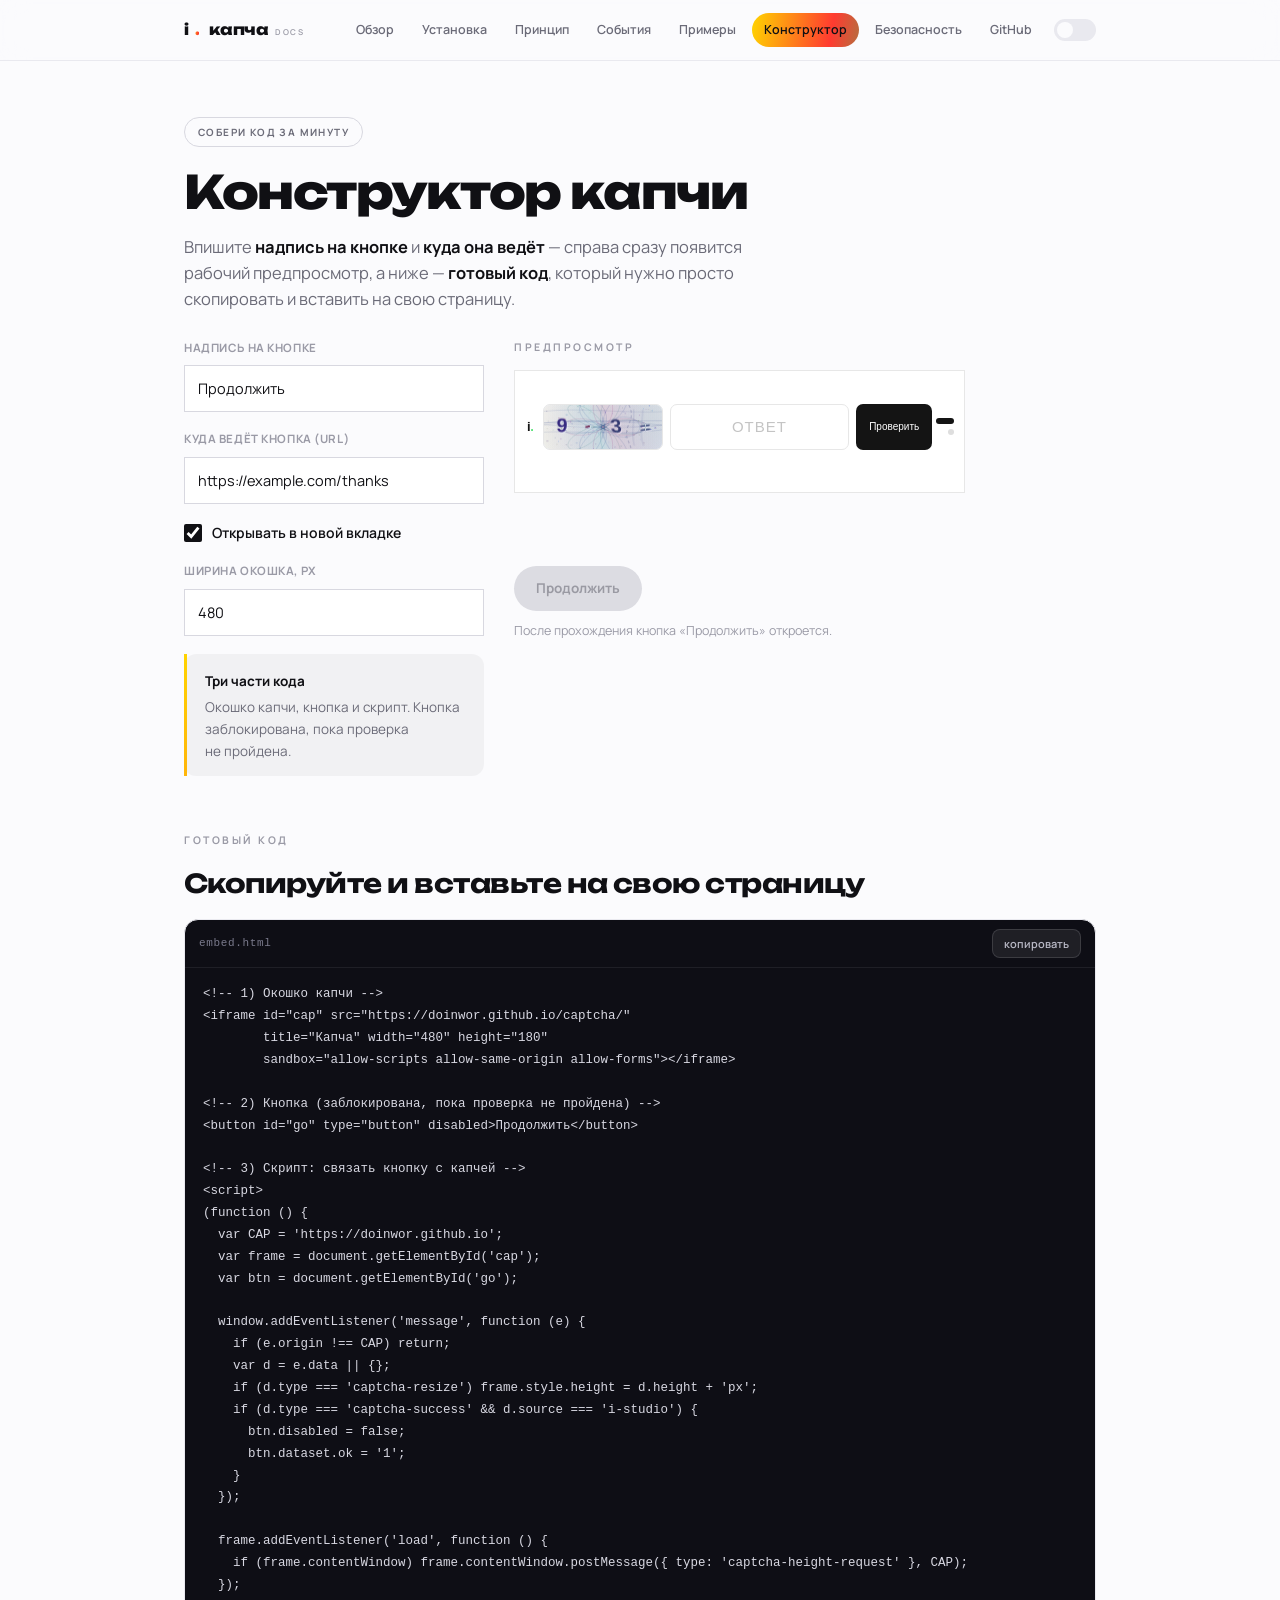
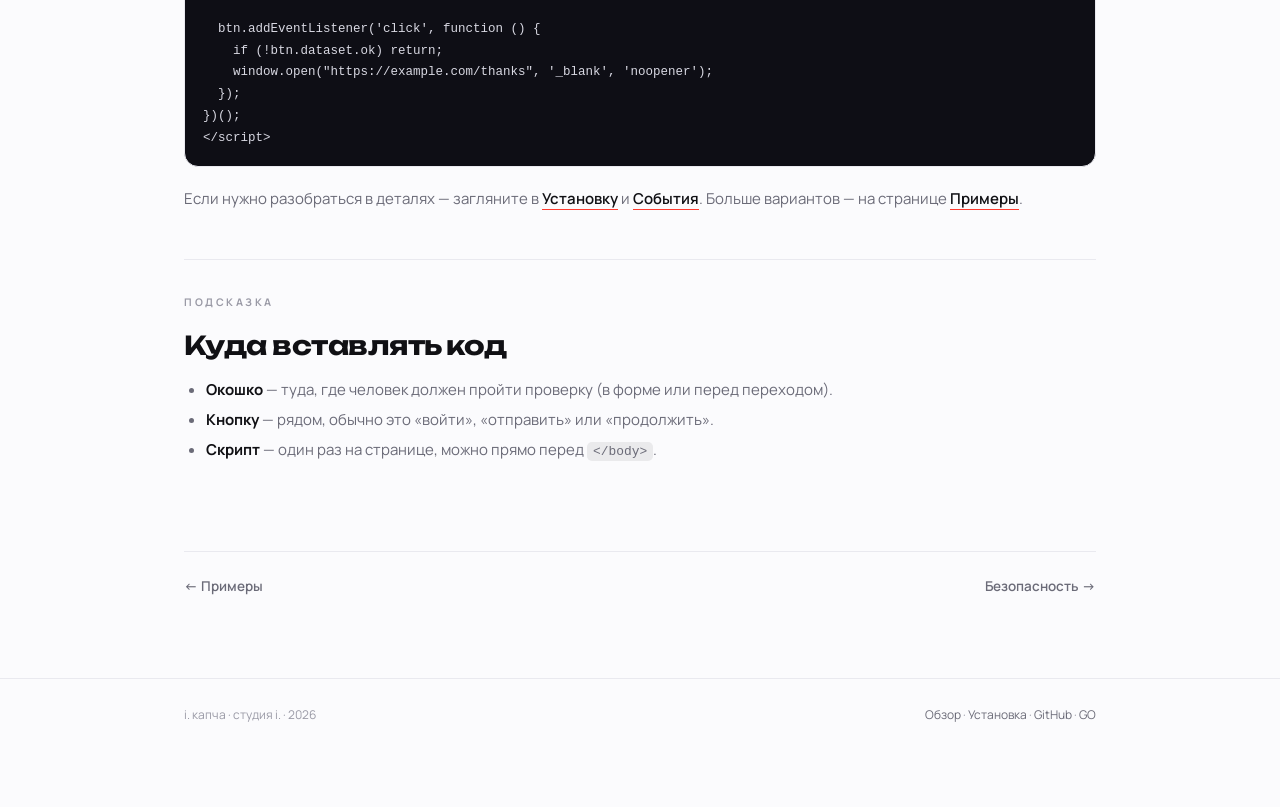
==== builder.html @ 79539c72 "Add Конструктор (builder.html): button label + target URL -> live preview + ready embed code; wire i" ====
<!DOCTYPE html>
<html lang="ru">
<head>
  <meta charset="UTF-8">
  <meta name="viewport" content="width=device-width, initial-scale=1.0">
  <title>Конструктор — і. капча</title>
  <meta name="description" content="Соберите код капчи: впишите надпись на кнопке и адрес, куда она ведёт, — и получите готовый код для вставки на сайт.">
  <script>try{var t=localStorage.getItem('cap-theme');if(t==='dark')document.documentElement.setAttribute('data-theme','dark');}catch(e){}</script>
  <link rel="preconnect" href="https://fonts.googleapis.com">
  <link rel="preconnect" href="https://fonts.gstatic.com" crossorigin>
  <link href="https://fonts.googleapis.com/css2?family=Manrope:wght@400;500;600;700;800&family=Unbounded:wght@500;700;800;900&display=swap" rel="stylesheet">
  <link rel="stylesheet" href="site.css">
</head>
<body>
  <header class="nav">
    <div class="nav__inner">
      <a class="brand" href="official.html">і<span class="tri-text">.</span>&nbsp;капча<span class="tag">docs</span></a>
      <nav class="nav__links">
        <a href="official.html">Обзор</a>
        <a href="install.html">Установка</a>
        <a href="how.html">Принцип</a>
        <a href="events.html">События</a>
        <a href="examples.html">Примеры</a>
        <a href="builder.html">Конструктор</a>
        <a href="security.html">Безопасность</a>
        <a class="nav__gh" href="https://github.com/Doinwor/captcha" target="_blank" rel="noopener">GitHub</a>
        <button class="theme-toggle" id="themeToggle" aria-label="Переключить тему"><span class="theme-toggle__knob"></span></button>
      </nav>
    </div>
  </header>

  <main>
    <div class="wrap">
      <span class="badge">собери код за минуту</span>
      <h1>Конструктор капчи</h1>
      <p class="lead">
        Впишите <strong>надпись на кнопке</strong> и&nbsp;<strong>куда она ведёт</strong> — справа сразу
        появится рабочий предпросмотр, а&nbsp;ниже&nbsp;— <strong>готовый код</strong>, который нужно просто
        скопировать и&nbsp;вставить на&nbsp;свою страницу.
      </p>

      <div class="builder">
        <div class="builder__form">
          <div class="field">
            <span>Надпись на кнопке</span>
            <input id="bText" type="text" value="Продолжить" autocomplete="off">
          </div>

          <div class="field">
            <span>Куда ведёт кнопка (URL)</span>
            <input id="bUrl" type="text" value="https://example.com/thanks" autocomplete="off" spellcheck="false">
          </div>

          <div class="field field--check">
            <input id="bNew" type="checkbox" checked>
            <span>Открывать в новой вкладке</span>
          </div>

          <div class="field">
            <span>Ширина окошка, px</span>
            <input id="bWidth" type="number" min="260" max="760" step="10" value="480">
          </div>

          <div class="callout">
            <b>Три части кода</b>
            <p>Окошко капчи, кнопка и&nbsp;скрипт. Кнопка заблокирована, пока проверка не&nbsp;пройдена.</p>
          </div>
        </div>

        <div class="builder__preview">
          <div class="eyebrow">Предпросмотр</div>
          <iframe id="pv" class="preview__frame" scrolling="no"
                  src="https://doinwor.github.io/captcha/"
                  title="Предпросмотр капчи"
                  sandbox="allow-scripts allow-same-origin allow-forms"></iframe>
          <div class="preview__row">
            <button id="pvBtn" class="btn btn--tri" type="button" disabled>Продолжить</button>
          </div>
          <p class="preview__cap" id="pvNote">После прохождения проверки кнопка откроется.</p>
        </div>
      </div>

      <section>
        <div class="eyebrow">Готовый код</div>
        <h2>Скопируйте и вставьте на свою страницу</h2>
        <div class="codeblock">
          <div class="codeblock__bar">
            <span class="codeblock__label">embed.html</span>
            <button class="copy-btn" type="button">копировать</button>
          </div>
          <pre><code id="out"></code></pre>
        </div>
        <p>Если нужно разобраться в&nbsp;деталях — загляните в&nbsp;<a class="link" href="install.html">Установку</a>
          и&nbsp;<a class="link" href="events.html">События</a>. Больше вариантов — на&nbsp;странице
          <a class="link" href="examples.html">Примеры</a>.</p>
      </section>

      <section>
        <div class="eyebrow">Подсказка</div>
        <h2>Куда вставлять код</h2>
        <ul class="plain">
          <li><strong>Окошко</strong> — туда, где человек должен пройти проверку (в&nbsp;форме или перед переходом).</li>
          <li><strong>Кнопку</strong> — рядом, обычно это «войти», «отправить» или «продолжить».</li>
          <li><strong>Скрипт</strong> — один раз на&nbsp;странице, можно прямо перед <code>&lt;/body&gt;</code>.</li>
        </ul>
      </section>

      <nav class="pager">
        <a href="examples.html">← Примеры</a>
        <a class="next" href="security.html">Безопасность →</a>
      </nav>
    </div>
  </main>

  <footer class="site">
    <div class="wrap">
      <span>і.&nbsp;капча · студия і. · 2026</span>
      <span>
        <a href="official.html">Обзор</a> ·
        <a href="install.html">Установка</a> ·
        <a href="https://github.com/Doinwor/captcha" target="_blank" rel="noopener">GitHub</a> ·
        <a href="https://doinwor.github.io/go-ecosystem/" target="_blank" rel="noopener">GO</a>
      </span>
    </div>
  </footer>

  <script src="site.js"></script>
  <script>
  (function () {
    var CAP = 'https://doinwor.github.io';
    var t    = document.getElementById('bText');
    var u    = document.getElementById('bUrl');
    var nw   = document.getElementById('bNew');
    var w    = document.getElementById('bWidth');
    var pv   = document.getElementById('pv');
    var pvb  = document.getElementById('pvBtn');
    var note = document.getElementById('pvNote');
    var out  = document.getElementById('out');

    function esc(s) {
      return String(s).replace(/&/g, '&amp;').replace(/</g, '&lt;').replace(/>/g, '&gt;');
    }
    function label() { return t.value || 'Продолжить'; }
    function target() { return u.value || 'https://example.com/thanks'; }

    function build() {
      var text  = label();
      var url   = target();
      var width = Math.max(260, Math.min(760, parseInt(w.value, 10) || 480));
      var urlJs = JSON.stringify(url);
      var nav   = nw.checked
        ? "window.open(" + urlJs + ", '_blank', 'noopener');"
        : "window.location.href = " + urlJs + ";";

      var L = [];
      L.push('<!-- 1) Окошко капчи -->');
      L.push('<iframe id="cap" src="https://doinwor.github.io/captcha/"');
      L.push('        title="Капча" width="' + width + '" height="180"');
      L.push('        sandbox="allow-scripts allow-same-origin allow-forms"></iframe>');
      L.push('');
      L.push('<!-- 2) Кнопка (заблокирована, пока проверка не пройдена) -->');
      L.push('<button id="go" type="button" disabled>' + esc(text) + '</button>');
      L.push('');
      L.push('<!-- 3) Скрипт: связать кнопку с капчей -->');
      L.push('<script>');
      L.push('(function () {');
      L.push("  var CAP = 'https://doinwor.github.io';");
      L.push("  var frame = document.getElementById('cap');");
      L.push("  var btn = document.getElementById('go');");
      L.push('');
      L.push("  window.addEventListener('message', function (e) {");
      L.push('    if (e.origin !== CAP) return;');
      L.push('    var d = e.data || {};');
      L.push("    if (d.type === 'captcha-resize') frame.style.height = d.height + 'px';");
      L.push("    if (d.type === 'captcha-success' && d.source === 'i-studio') {");
      L.push('      btn.disabled = false;');
      L.push("      btn.dataset.ok = '1';");
      L.push('    }');
      L.push('  });');
      L.push('');
      L.push("  frame.addEventListener('load', function () {");
      L.push("    if (frame.contentWindow) frame.contentWindow.postMessage({ type: 'captcha-height-request' }, CAP);");
      L.push('  });');
      L.push('');
      L.push("  btn.addEventListener('click', function () {");
      L.push("    if (!btn.dataset.ok) return;");
      L.push('    ' + nav);
      L.push('  });');
      L.push('})();');
      L.push('<\/script>');

      out.textContent = L.join('\n');

      pvb.textContent = text;
      pv.style.width = width + 'px';
      note.textContent = 'После прохождения кнопка «' + text + '» откроется.';
    }

    window.addEventListener('message', function (e) {
      if (e.origin !== CAP) return;
      var d = e.data || {};
      if (d.type === 'captcha-resize') pv.style.height = d.height + 'px';
      if (d.type === 'captcha-success' && d.source === 'i-studio') {
        pvb.disabled = false;
        pvb.dataset.ok = '1';
      }
    });
    pv.addEventListener('load', function () {
      if (pv.contentWindow) pv.contentWindow.postMessage({ type: 'captcha-height-request' }, CAP);
    });
    pvb.addEventListener('click', function () {
      if (!pvb.dataset.ok) return;
      note.textContent = 'Кнопка активна → откроется ' + target();
    });

    [t, u, nw, w].forEach(function (el) {
      el.addEventListener('input', build);
      el.addEventListener('change', build);
    });
    build();
  })();
  </script>
</body>
</html>
---- site.css ----
/* і. капча — официальный сайт. Общие стили. */

* { margin: 0; padding: 0; box-sizing: border-box; }

:root {
  --bg: #fbfbfd;
  --panel: #ffffff;
  --ink: #101014;
  --muted: #6b6b78;
  --dim: #9a9aa6;
  --line: #e9e9ef;
  --line-strong: #d8d8e0;
  --code-bg: #0e0e15;
  --code-ink: #d8d8e2;
  --tri1: #ffd400;
  --tri2: #ff3b30;
  --tri3: #34c759;
  --tri: linear-gradient(100deg, var(--tri1), var(--tri2), var(--tri3), var(--tri1));
  --ease: cubic-bezier(0.22, 1, 0.36, 1);
  --font: 'Manrope', -apple-system, BlinkMacSystemFont, 'Segoe UI', Roboto, Arial, sans-serif;
  --display: 'Unbounded', var(--font);
  --mono: ui-monospace, 'SF Mono', 'JetBrains Mono', Consolas, 'Liberation Mono', monospace;
}

[data-theme="dark"] {
  --bg: #08080d;
  --panel: #111119;
  --ink: #f1efe9;
  --muted: #9a9aa6;
  --dim: #6a6a76;
  --line: #21212b;
  --line-strong: #303040;
  --code-bg: #05050a;
  --code-ink: #d8d8e2;
}

html { scroll-behavior: smooth; -webkit-font-smoothing: antialiased; -moz-osx-font-smoothing: grayscale; }

body {
  font-family: var(--font);
  background: var(--bg);
  color: var(--ink);
  line-height: 1.6;
  transition: background 0.3s, color 0.3s;
}

a { color: inherit; }

::selection { background: var(--tri1); color: #101014; }

@keyframes triShimmer {
  0% { background-position: 0% 50%; }
  100% { background-position: 200% 50%; }
}

.tri-text {
  background: var(--tri);
  background-size: 220% 220%;
  -webkit-background-clip: text;
  background-clip: text;
  -webkit-text-fill-color: transparent;
  animation: triShimmer 7s linear infinite;
}

/* ── top navigation ── */
.nav {
  position: sticky;
  top: 0;
  z-index: 40;
  backdrop-filter: saturate(180%) blur(14px);
  background: color-mix(in srgb, var(--bg) 82%, transparent);
  border-bottom: 1px solid var(--line);
}

.nav__inner {
  max-width: 960px;
  margin: 0 auto;
  padding: 13px 24px;
  display: flex;
  align-items: center;
  gap: 18px;
}

.brand {
  font-family: var(--display);
  font-weight: 800;
  font-size: 15px;
  letter-spacing: -0.02em;
  text-decoration: none;
  white-space: nowrap;
  display: flex;
  align-items: baseline;
  gap: 6px;
}

.brand .tag {
  font-family: var(--font);
  font-weight: 600;
  font-size: 8px;
  letter-spacing: 0.24em;
  text-transform: uppercase;
  color: var(--dim);
  display: none;
}

@media (min-width: 520px) { .brand .tag { display: inline; } }

.nav__links { display: flex; gap: 4px; margin-left: auto; align-items: center; }

.nav__links a {
  font-size: 12.5px;
  font-weight: 600;
  color: var(--muted);
  text-decoration: none;
  padding: 7px 12px;
  border-radius: 100px;
  transition: color 0.2s, background 0.2s;
}

.nav__links a:hover { color: var(--ink); background: color-mix(in srgb, var(--ink) 6%, transparent); }

.nav__links a.active {
  color: #101014;
  background: var(--tri);
  background-size: 220% 220%;
  animation: triShimmer 7s linear infinite;
}

.nav__gh { color: var(--muted); }

@media (max-width: 700px) { .nav__links a:not(.active):not(.nav__gh) { display: none; } }

.theme-toggle {
  margin-left: 6px;
  background: var(--line);
  border: 0;
  cursor: pointer;
  padding: 0;
  border-radius: 100px;
  width: 42px;
  height: 22px;
  display: flex;
  align-items: center;
  flex-shrink: 0;
  transition: background 0.3s;
}

.theme-toggle__knob {
  width: 16px;
  height: 16px;
  border-radius: 50%;
  background: var(--bg);
  margin: 0 3px;
  transition: transform 0.3s, background 0.3s;
}

[data-theme="dark"] .theme-toggle__knob { transform: translateX(20px); }

/* ── layout ── */
.wrap { max-width: 960px; margin: 0 auto; padding: 0 24px; }

main { padding: 56px 0 40px; }

.eyebrow {
  font-size: 10.5px;
  font-weight: 700;
  letter-spacing: 0.24em;
  text-transform: uppercase;
  color: var(--dim);
  margin-bottom: 14px;
}

h1 {
  font-family: var(--display);
  font-size: clamp(28px, 5.4vw, 46px);
  font-weight: 800;
  letter-spacing: -0.03em;
  line-height: 1.1;
  margin-bottom: 16px;
}

h2 {
  font-family: var(--display);
  font-size: clamp(19px, 3vw, 26px);
  font-weight: 700;
  letter-spacing: -0.02em;
  margin-bottom: 12px;
}

h3 {
  font-family: var(--font);
  font-size: 15.5px;
  font-weight: 700;
  margin-bottom: 8px;
}

p { color: var(--muted); font-size: 15px; margin-bottom: 14px; }
p.lead { font-size: 16.5px; max-width: 620px; }
p strong, li strong { color: var(--ink); font-weight: 700; }

section { padding: 34px 0; }
section + section { border-top: 1px solid var(--line); }

ul.plain, ol.plain { color: var(--muted); font-size: 15px; padding-left: 22px; margin-bottom: 14px; }
ul.plain li, ol.plain li { margin-bottom: 6px; }

code {
  font-family: var(--mono);
  font-size: 0.86em;
  background: color-mix(in srgb, var(--ink) 7%, transparent);
  padding: 2px 6px;
  border-radius: 5px;
}

a.link {
  color: var(--ink);
  font-weight: 600;
  text-decoration: none;
  border-bottom: 1.5px solid var(--tri2);
  transition: border-color 0.2s;
}

a.link:hover { border-color: var(--tri3); }

/* ── buttons ── */
.btn {
  display: inline-flex;
  align-items: center;
  gap: 8px;
  font: inherit;
  font-size: 13.5px;
  font-weight: 700;
  padding: 12px 22px;
  border-radius: 100px;
  border: 1px solid var(--line-strong);
  background: var(--panel);
  color: var(--ink);
  text-decoration: none;
  cursor: pointer;
  transition: border-color 0.2s, transform 0.25s var(--ease), box-shadow 0.2s;
}

.btn:hover { transform: translateY(-2px); border-color: var(--dim); }

.btn--tri {
  border: none;
  color: #101014;
  background: var(--tri);
  background-size: 220% 220%;
  animation: triShimmer 7s linear infinite;
  box-shadow: 0 14px 34px -16px rgba(255, 59, 48, 0.6);
}

.btn-row { display: flex; flex-wrap: wrap; gap: 12px; margin-top: 6px; }

/* ── badges ── */
.badge {
  display: inline-block;
  font-family: var(--font);
  font-size: 10px;
  font-weight: 700;
  letter-spacing: 0.14em;
  text-transform: uppercase;
  padding: 6px 13px;
  border-radius: 100px;
  border: 1px solid var(--line-strong);
  color: var(--muted);
  margin-bottom: 20px;
}

/* ── cards ── */
.grid { display: grid; gap: 14px; margin-top: 22px; }
.grid--3 { grid-template-columns: repeat(3, 1fr); }
.grid--2 { grid-template-columns: repeat(2, 1fr); }

@media (max-width: 760px) { .grid--3 { grid-template-columns: 1fr 1fr; } }
@media (max-width: 520px) { .grid--3, .grid--2 { grid-template-columns: 1fr; } }

.card {
  border: 1px solid var(--line);
  border-radius: 16px;
  padding: 20px;
  background: var(--panel);
  transition: border-color 0.25s, transform 0.3s var(--ease);
}

.card:hover { border-color: var(--line-strong); transform: translateY(-3px); }
.card b { display: block; font-size: 14px; font-weight: 700; margin-bottom: 6px; }
.card span { font-size: 13.5px; color: var(--muted); }

/* nav cards */
.ncard {
  display: block;
  text-decoration: none;
  color: inherit;
  border: 1px solid var(--line);
  border-radius: 16px;
  padding: 20px 22px;
  background: var(--panel);
  transition: border-color 0.25s, transform 0.3s var(--ease);
}

.ncard:hover { border-color: var(--dim); transform: translateY(-3px); }
.ncard__t { font-family: var(--display); font-size: 15px; font-weight: 700; margin-bottom: 5px; }
.ncard__d { font-size: 13px; color: var(--muted); }
.ncard__arrow { font-family: var(--font); color: var(--dim); }

.ncard--tri {
  border: none;
  background: var(--tri);
  background-size: 220% 220%;
  animation: triShimmer 7s linear infinite;
  box-shadow: 0 18px 44px -26px rgba(255, 59, 48, 0.6);
}

.ncard--tri .ncard__t, .ncard--tri .ncard__d, .ncard--tri .ncard__arrow { color: #101014; }
.ncard--tri .ncard__d { opacity: 0.75; }

/* ── code blocks ── */
.codeblock {
  position: relative;
  margin: 14px 0 20px;
  background: var(--code-bg);
  border-radius: 14px;
  border: 1px solid var(--line);
  overflow: hidden;
}

.codeblock__bar {
  display: flex;
  align-items: center;
  justify-content: space-between;
  padding: 9px 14px;
  border-bottom: 1px solid rgba(255, 255, 255, 0.07);
}

.codeblock__label {
  font-family: var(--mono);
  font-size: 11px;
  letter-spacing: 0.06em;
  color: #7a7a8c;
}

.copy-btn {
  font: inherit;
  font-family: var(--font);
  font-size: 11px;
  font-weight: 600;
  color: #b9b9c6;
  background: rgba(255, 255, 255, 0.07);
  border: 1px solid rgba(255, 255, 255, 0.13);
  border-radius: 8px;
  padding: 5px 11px;
  cursor: pointer;
  transition: background 0.2s, color 0.2s;
}

.copy-btn:hover { background: rgba(255, 255, 255, 0.15); color: #fff; }

.codeblock pre {
  margin: 0;
  padding: 16px 18px;
  overflow-x: auto;
}

.codeblock code {
  font-family: var(--mono);
  font-size: 12.5px;
  line-height: 1.75;
  color: var(--code-ink);
  background: none;
  padding: 0;
  white-space: pre;
}

.codeblock .cm { color: #6b6b7b; }
.codeblock .tg { color: #ff8f80; }
.codeblock .at { color: #ffd479; }
.codeblock .st { color: #86e39a; }
.codeblock .kw { color: #c79bff; }

/* ── steps ── */
.step { position: relative; padding: 0 0 4px; margin-top: 30px; }
.step + .step { margin-top: 26px; padding-top: 26px; border-top: 1px dashed var(--line); }

.step__h { display: flex; align-items: center; gap: 12px; margin-bottom: 10px; }

.step__num {
  flex-shrink: 0;
  display: inline-flex;
  align-items: center;
  justify-content: center;
  width: 30px;
  height: 30px;
  border-radius: 50%;
  background: var(--tri);
  background-size: 220% 220%;
  animation: triShimmer 7s linear infinite;
  color: #101014;
  font-weight: 800;
  font-size: 13px;
}

.step__h h3 { margin: 0; }

/* ── callout ── */
.callout {
  margin: 16px 0;
  border-radius: 12px;
  padding: 14px 18px;
  background: color-mix(in srgb, var(--ink) 4%, transparent);
  border-left: 3px solid;
  border-image: var(--tri) 1;
}

.callout b { font-size: 13.5px; }
.callout p { font-size: 13.5px; margin: 4px 0 0; }

/* ── table ── */
.table { border: 1px solid var(--line); border-radius: 14px; overflow: hidden; margin-top: 18px; background: var(--panel); }

.table__row {
  display: grid;
  grid-template-columns: 230px 1fr;
  gap: 16px;
  padding: 15px 18px;
  border-bottom: 1px solid var(--line);
  font-size: 13.5px;
}

.table__row:last-child { border-bottom: none; }
.table__k { font-family: var(--mono); font-size: 12.5px; font-weight: 600; }
.table__v { color: var(--muted); }
.table__v code { font-size: 0.9em; }

@media (max-width: 620px) { .table__row { grid-template-columns: 1fr; gap: 4px; } }

/* ── pagination ── */
.pager { display: flex; justify-content: space-between; gap: 14px; margin-top: 40px; padding-top: 24px; border-top: 1px solid var(--line); }
.pager a { font-size: 13.5px; font-weight: 600; color: var(--muted); text-decoration: none; transition: color 0.2s; }
.pager a:hover { color: var(--ink); }
.pager .next { margin-left: auto; text-align: right; }

/* ── footer ── */
footer.site {
  border-top: 1px solid var(--line);
  margin-top: 40px;
  padding: 26px 0 48px;
  font-size: 12px;
  color: var(--dim);
}

footer.site .wrap { display: flex; justify-content: space-between; flex-wrap: wrap; gap: 12px; }
footer.site a { color: var(--muted); text-decoration: none; transition: color 0.2s; }
footer.site a:hover { color: var(--ink); }

/* ── форма-пример ── */
.form { max-width: 580px; margin-top: 26px; }

.field { margin-bottom: 22px; }

.field > label { display: block; font-size: 13.5px; font-weight: 700; margin-bottom: 9px; }
.field > label .hint { font-weight: 500; color: var(--dim); }

.input, .textarea, .select {
  width: 100%;
  font: inherit;
  font-size: 14px;
  color: var(--ink);
  background: var(--panel);
  border: 1px solid var(--line-strong);
  border-radius: 11px;
  padding: 11px 13px;
  transition: border-color 0.2s, box-shadow 0.2s;
}

.input:focus, .textarea:focus, .select:focus {
  outline: none;
  border-color: var(--tri2);
  box-shadow: 0 0 0 3px color-mix(in srgb, var(--tri2) 18%, transparent);
}

.textarea { resize: vertical; min-height: 86px; }

.opts { display: grid; gap: 8px; }

.opt {
  display: flex;
  align-items: center;
  gap: 10px;
  font-size: 14px;
  color: var(--muted);
  border: 1px solid var(--line);
  border-radius: 11px;
  padding: 11px 14px;
  cursor: pointer;
  transition: border-color 0.2s, background 0.2s, color 0.2s;
}

.opt:hover { border-color: var(--line-strong); }
.opt input { accent-color: var(--tri2); width: 16px; height: 16px; }
.opt:has(input:checked) {
  border-color: var(--tri2);
  background: color-mix(in srgb, var(--tri2) 6%, transparent);
  color: var(--ink);
}

/* капча прозрачная — не обрамляем её панелью, иначе вокруг плашки видно белый прямоугольник */
.captcha-slot { margin: 26px 0; }

.captcha-slot iframe {
  display: block;
  width: 100%;
  height: 180px;
  border: 0;
  background: transparent;
}

/* ── живые примеры (страница «Примеры») ──
   без рамки-«окошка»: капча лежит прямо на странице, высоту задаёт сам виджет */
.demo { margin: 16px 0 4px; }
.demo iframe { display: block; width: 100%; height: 180px; border: 0; background: transparent; }
.demo--dark { background: #0d0d14; padding: 16px; }
.demo__caption { font-size: 12.5px; color: var(--dim); margin-top: 10px; }
.demo__row { display: flex; align-items: center; gap: 14px; flex-wrap: wrap; margin-top: 14px; }

/* ── конструктор (страница «Конструктор») ── */
.builder { display: grid; grid-template-columns: minmax(0, 300px) minmax(0, 1fr); gap: 30px; align-items: start; margin: 26px 0 6px; }
@media (max-width: 720px) { .builder { grid-template-columns: 1fr; } }
.field { display: block; margin-bottom: 18px; }
.field > span { display: block; font-size: 11.5px; font-weight: 700; letter-spacing: 0.05em; text-transform: uppercase; color: var(--dim); margin-bottom: 8px; }
.field input[type="text"], .field input[type="number"] { width: 100%; font: inherit; font-size: 14.5px; color: var(--ink); background: var(--panel); border: 1px solid var(--line-strong); border-radius: 0; padding: 11px 13px; }
.field input[type="text"]:focus, .field input[type="number"]:focus { outline: none; border-color: var(--ink); }
.field--check { display: flex; align-items: center; gap: 10px; }
.field--check > span { margin: 0; text-transform: none; letter-spacing: 0; font-size: 14px; font-weight: 600; color: var(--ink); }
.field--check input { width: 18px; height: 18px; accent-color: #101014; }
.preview__frame { display: block; width: 100%; max-width: 100%; height: 180px; border: 0; background: transparent; }
.preview__row { margin-top: 16px; }
.preview__cap { font-size: 12.5px; color: var(--dim); margin-top: 10px; }

.form__foot { display: flex; align-items: center; gap: 14px; flex-wrap: wrap; margin-top: 22px; }
.form__note { font-size: 13px; color: var(--muted); }

.btn--tri:disabled {
  background: #dcdce2;
  color: #9a9aa3;
  cursor: not-allowed;
  box-shadow: none;
  animation: none;
  transform: none;
}

[data-theme="dark"] .btn--tri:disabled { background: #23232c; color: #5a5a66; }

.result {
  display: none;
  margin-top: 24px;
  border-radius: 14px;
  padding: 18px 20px;
  background: color-mix(in srgb, var(--tri3) 12%, transparent);
  border: 1px solid color-mix(in srgb, var(--tri3) 42%, transparent);
}

.result.show { display: block; }
.result b { font-size: 15px; }
.result p { margin: 5px 0 0; font-size: 14px; }

@media (prefers-reduced-motion: reduce) {
  *, *::before, *::after { animation: none !important; transition-duration: 0.001ms !important; }
  html { scroll-behavior: auto; }
}
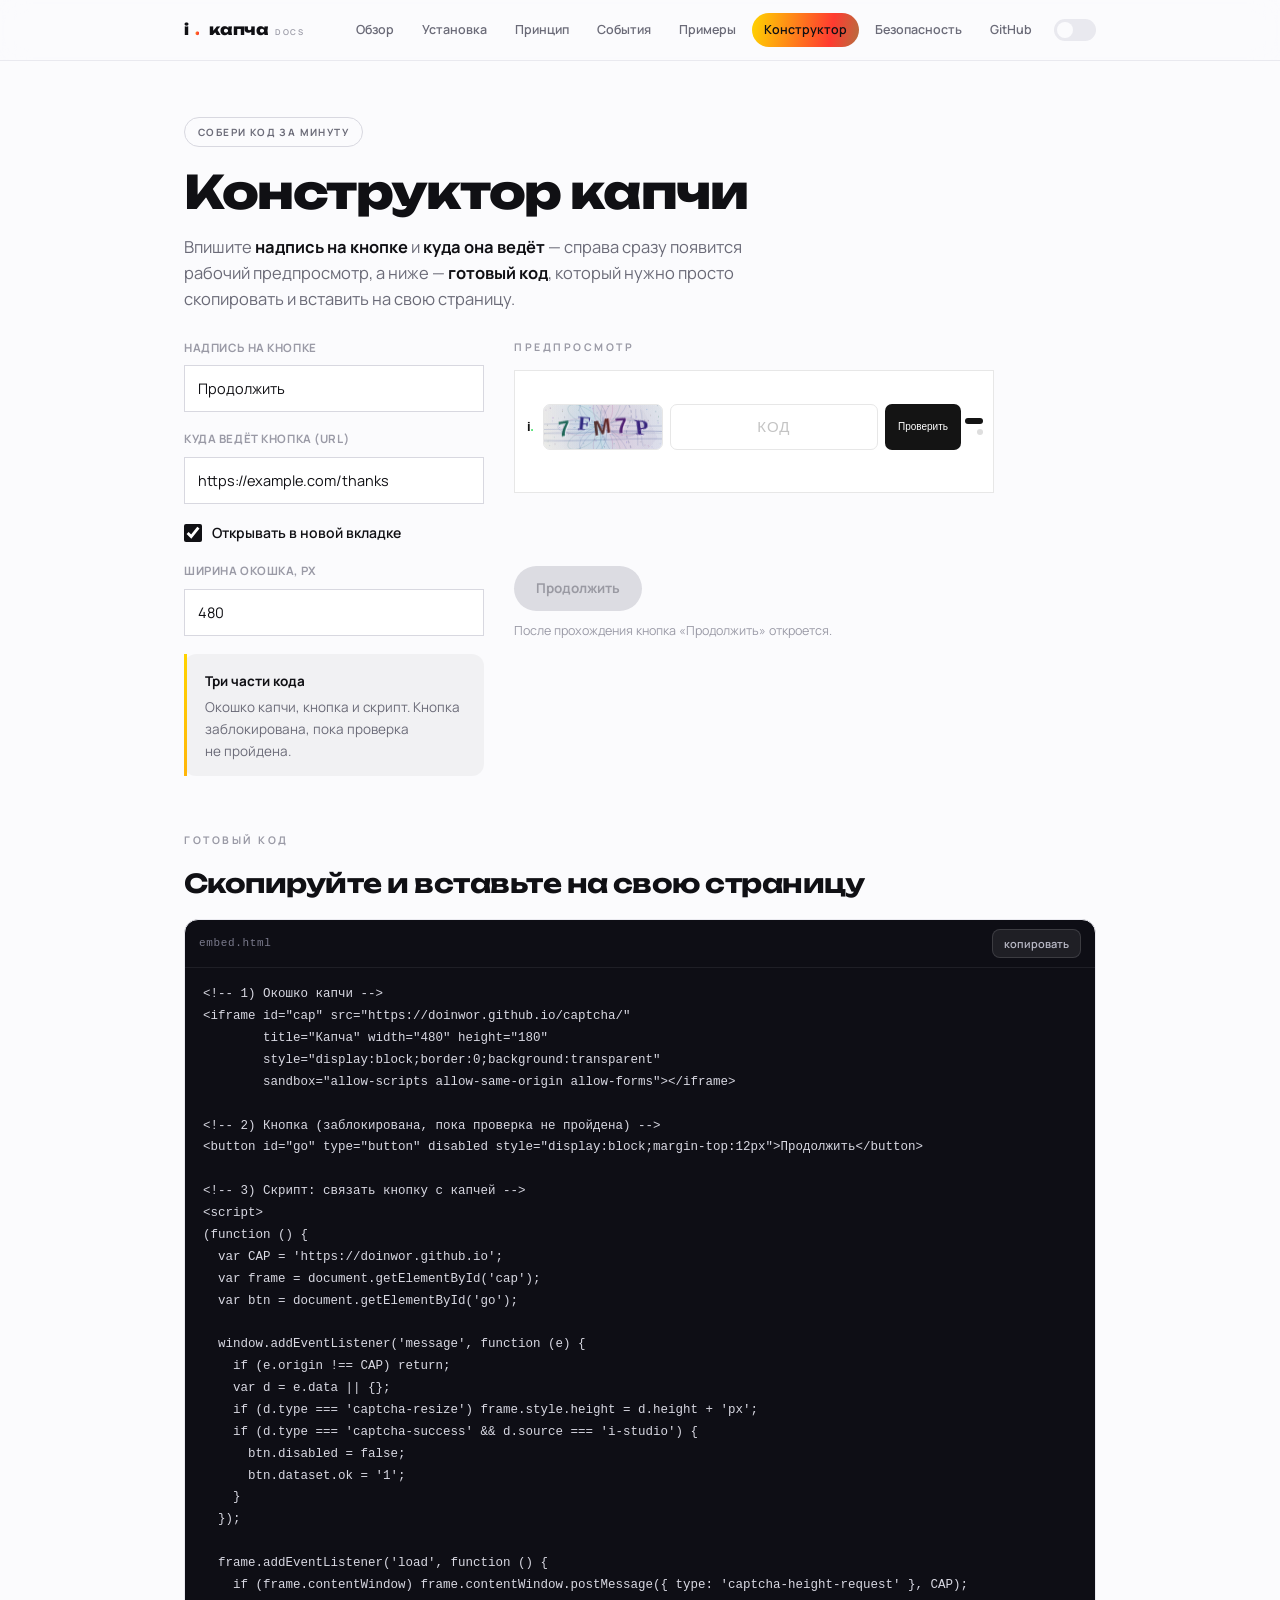
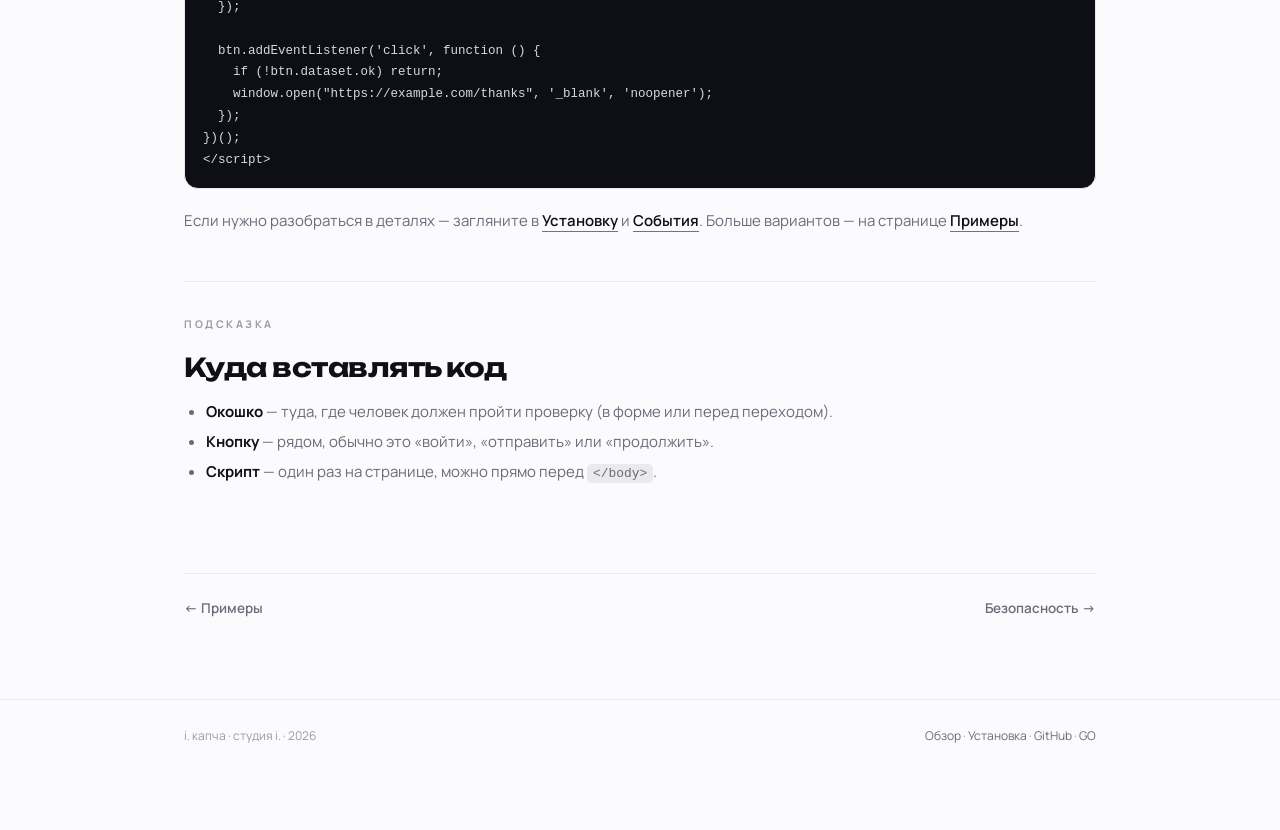
==== commit cfefff86: "Embed fix: plate fills iframe width (no white strip on the right), display:block so the button sits " ====
--- a/builder.html
+++ b/builder.html
@@ -58,7 +58,7 @@
 
           <div class="field">
             <span>Ширина окошка, px</span>
-            <input id="bWidth" type="number" min="260" max="760" step="10" value="480">
+            <input id="bWidth" type="number" min="260" max="480" step="10" value="480">
           </div>
 
           <div class="callout">
@@ -146,7 +146,7 @@
     function build() {
       var text  = label();
       var url   = target();
-      var width = Math.max(260, Math.min(760, parseInt(w.value, 10) || 480));
+      var width = Math.max(260, Math.min(480, parseInt(w.value, 10) || 480));
       var urlJs = JSON.stringify(url);
       var nav   = nw.checked
         ? "window.open(" + urlJs + ", '_blank', 'noopener');"
@@ -156,10 +156,11 @@
       L.push('<!-- 1) Окошко капчи -->');
       L.push('<iframe id="cap" src="https://doinwor.github.io/captcha/"');
       L.push('        title="Капча" width="' + width + '" height="180"');
+      L.push('        style="display:block;border:0;background:transparent"');
       L.push('        sandbox="allow-scripts allow-same-origin allow-forms"></iframe>');
       L.push('');
       L.push('<!-- 2) Кнопка (заблокирована, пока проверка не пройдена) -->');
-      L.push('<button id="go" type="button" disabled>' + esc(text) + '</button>');
+      L.push('<button id="go" type="button" disabled style="display:block;margin-top:12px">' + esc(text) + '</button>');
       L.push('');
       L.push('<!-- 3) Скрипт: связать кнопку с капчей -->');
       L.push('<script>');
